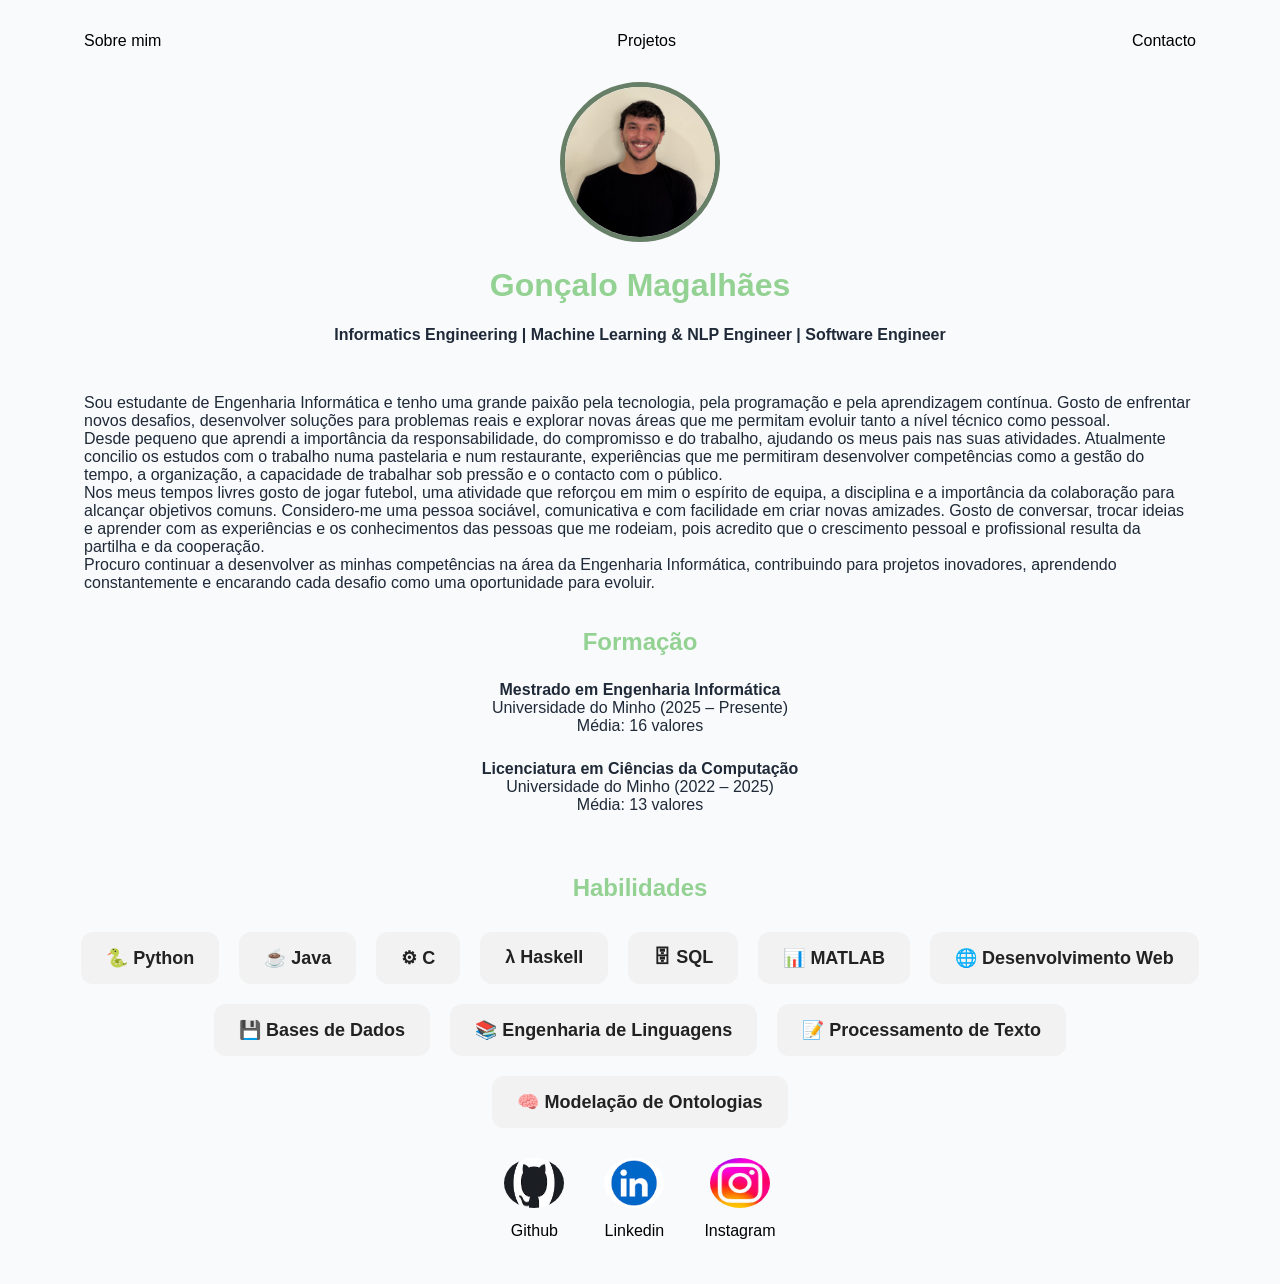
==== index.html @ 4addf8af "Add files via upload" ====
<!DOCTYPE html>
<html lang="en">
<head>
    <meta charset="UTF-8">
    <meta name="viewport" content="width=device-width, initial-scale=1.0">
    <title>Gonçalo Maglhães</title>
    <link rel="stylesheet" href="./css/index.css">
</head>
<body>
    <div class = "container">
        <nav> 
            <ul> 
                <li> 
                    <a
                        href= "index.html"> Sobre mim
                    </a>
                </li>
                <li> 
                    <a 
                        href = "project.html"> Projetos
                    </a>
                </li>
                <li> 
                    <a 
                        href = "contact.html"> Contacto
                    </a>
                </li>
            </ul>
        </nav>
        <header>
            <div class="center">
                <img src="./imagem/goncalo.png"></img>
                <h1> Gonçalo Magalhães</h1>
                <strong> Informatics Engineering | Machine Learning & NLP Engineer | Software Engineer </strong>
            </div>
        </header>
        <main>
            <section>
                <ul> 
                    <br>Sou estudante de Engenharia Informática e tenho uma grande paixão pela tecnologia, pela programação e pela aprendizagem contínua. Gosto de enfrentar novos desafios, desenvolver soluções para problemas reais e explorar novas áreas que me permitam evoluir tanto a nível técnico como pessoal.
                    <br>Desde pequeno que aprendi a importância da responsabilidade, do compromisso e do trabalho, ajudando os meus pais nas suas atividades. Atualmente concilio os estudos com o trabalho numa pastelaria e num restaurante, experiências que me permitiram desenvolver competências como a gestão do tempo, a organização, a capacidade de trabalhar sob pressão e o contacto com o público.
                    <br>Nos meus tempos livres gosto de jogar futebol, uma atividade que reforçou em mim o espírito de equipa, a disciplina e a importância da colaboração para alcançar objetivos comuns. Considero-me uma pessoa sociável, comunicativa e com facilidade em criar novas amizades. Gosto de conversar, trocar ideias e aprender com as experiências e os conhecimentos das pessoas que me rodeiam, pois acredito que o crescimento pessoal e profissional resulta da partilha e da cooperação.
                    <br>Procuro continuar a desenvolver as minhas competências na área da Engenharia Informática, contribuindo para projetos inovadores, aprendendo constantemente e encarando cada desafio como uma oportunidade para evoluir.
            </section>
            <section class="formacao">
                <h2>Formação</h2>

                <div class="curso">
                    <strong>Mestrado em Engenharia Informática</strong><br>
                    Universidade do Minho (2025 – Presente)<br>
                    Média: 16 valores
                </div>

                <div class="curso">
                    <strong>Licenciatura em Ciências da Computação</strong><br>
                    Universidade do Minho (2022 – 2025)<br>
                    Média: 13 valores
                </div>
            </section>
            <section class="habilidades">
                <h2>Habilidades</h2>

                <div class="skills">

                    <div class="skill">🐍 Python</div>
                    <div class="skill">☕ Java</div>
                    <div class="skill">⚙ C</div>
                    <div class="skill">λ Haskell</div>
                    <div class="skill">🗄 SQL</div>
                    <div class="skill">📊 MATLAB</div>
                    <div class="skill">🌐 Desenvolvimento Web</div>
                    <div class="skill">💾 Bases de Dados</div>
                    <div class="skill">📚 Engenharia de Linguagens</div>
                    <div class="skill">📝 Processamento de Texto</div>
                    <div class="skill">🧠 Modelação de Ontologias</div>

                </div>
            </section>
        </main>
        <footer>
            <a href ="https://github.com/Goncaloefm11" target="_blank" rel= "noopener noreferrer">
                <img src="./imagem/github.jpg" ></img>
                <p> Github</p>
            </a>
            <a href ="https://www.linkedin.com/in/gonçalo-magalhães-52947a297/" target="_blank" rel= "noopener noreferrer">
                <img src="./imagem/linkedin.png" ></img>
                <p> Linkedin</p>
            </a>
            <a href ="https://www.instagram.com/goncaloefm_11/" target="_blank" rel= "noopener noreferrer">
                <img src="./imagem/instagram.jpg" ></img>
                <p> Instagram</p>
            </a>
        </footer>
    </div>
</body >
</html>
---- css/index.css ----
body {
    background: #f8fafc;
    color: #1f2937;
    font-family: Arial, Helvetica, sans-serif;
}

ul {
    display: flex;
    justify-content: space-between;
    list-style-type: none;
    align-items: center;
    padding: 16px;
}

section {
    margin-bottom: 10px;
}

a {
    color: rgb(0, 0, 0);
    text-decoration: none;
}

header img {
    width: 150px;
    height: 150px;
    border-radius: 50%;
    border: 5px solid rgb(103, 126, 103);

}

.center {
    text-align: center;

}

h1{
    color:rgb(147, 210, 147)
}

footer img {
    width: 60px;
    height: 50px;
    border-radius: 50%;
}

footer {
    display: flex;
    justify-content: center;
    
}

footer a {
    margin : 20px;
    text-align: center;
}

footer p {
    margin-top: 10px;

}

.container {
    padding: 0px 60px;
}

nav a:hover {
    color:rgb(147, 210, 147)
}

.formacao h2 {
    color: rgb(147, 210, 147);
}

.formacao{
    text-align: center;
}

.curso{
    margin: 25px 0;
}

.habilidades{
    color: rgb(147, 210, 147);
    text-align:center;
    margin-top:60px;
}

.skills{
    display:flex;
    flex-wrap:wrap;
    justify-content:center;
    gap:20px;
    margin-top:30px;
}

.skill{
    background:#f2f2f2;
    color:#222;
    padding:15px 25px;
    border-radius:12px;
    font-size:18px;
    font-weight:600;
    transition:.3s;
}

.skill:hover{
    transform:translateY(-5px);
    box-shadow:0 8px 20px rgba(0,0,0,.15);
}

.center h2 {
    text-align: center;
    color: rgb(147, 210, 147);
}
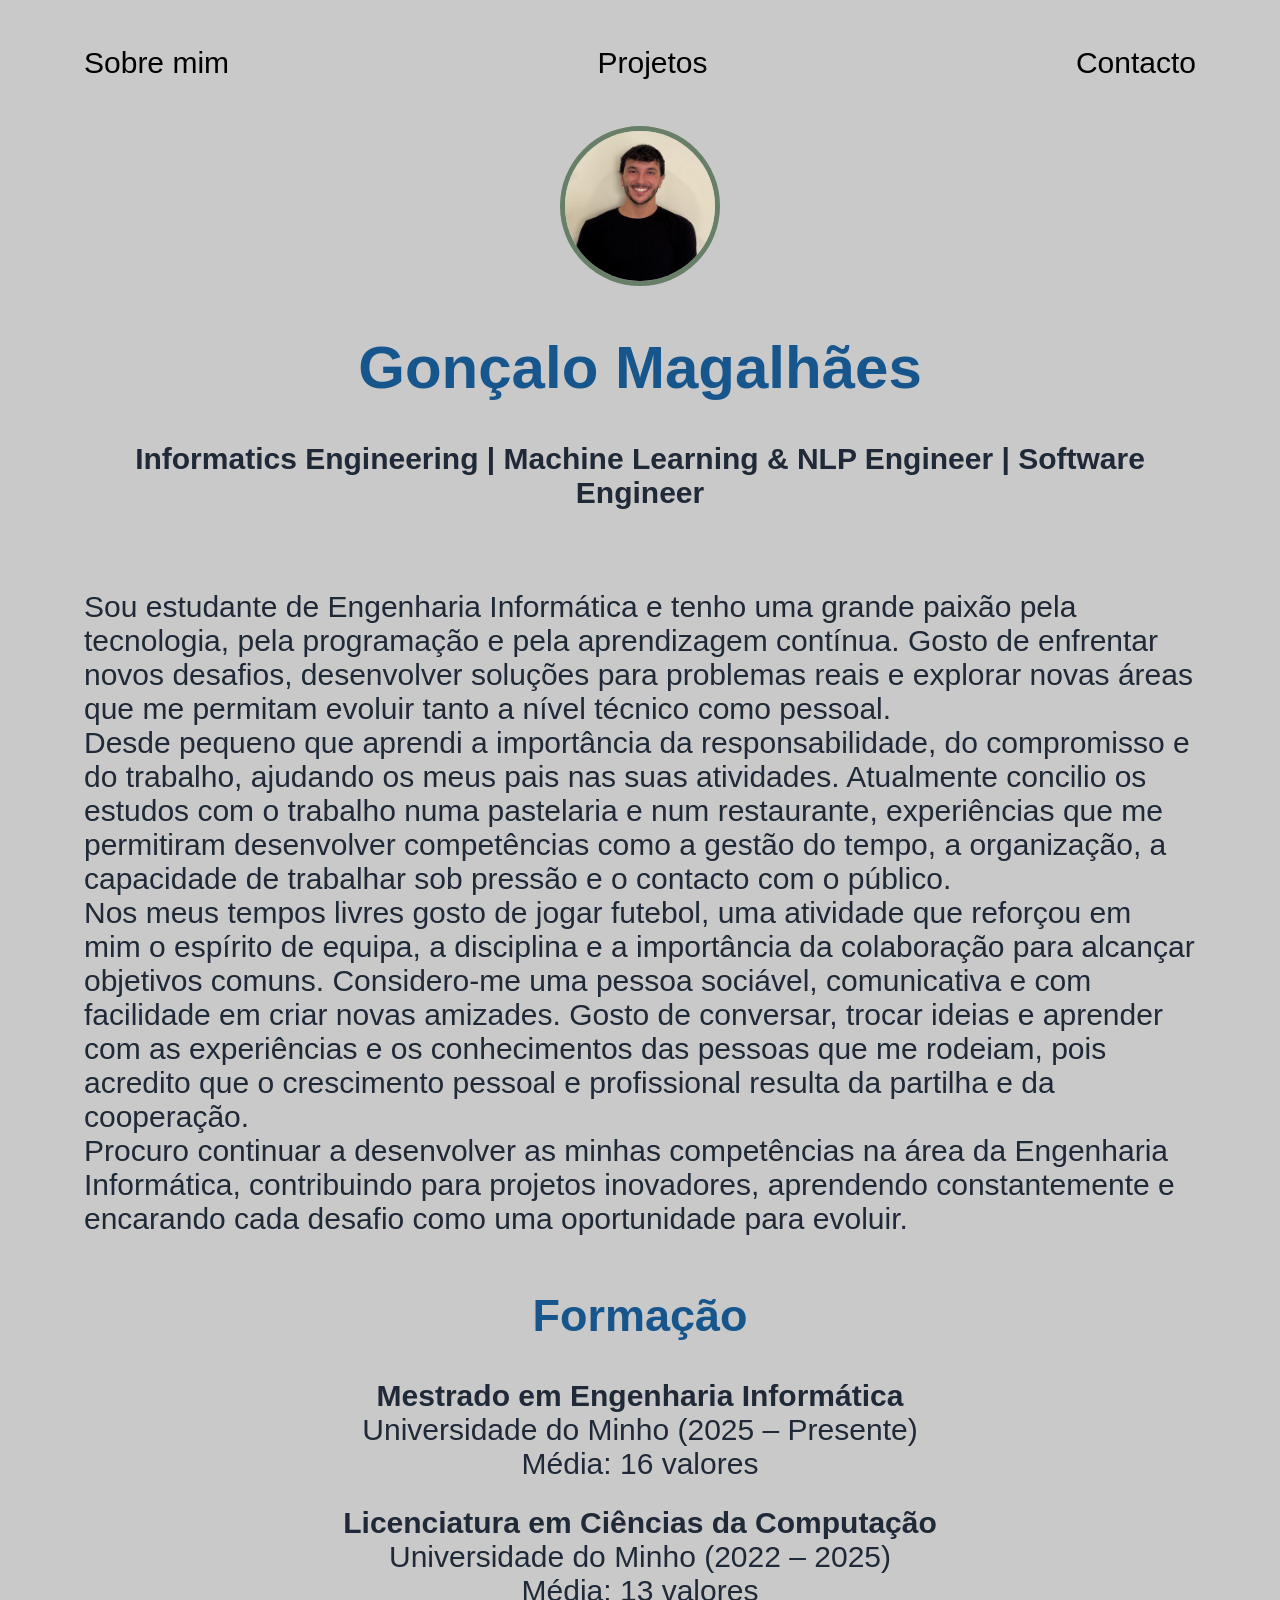
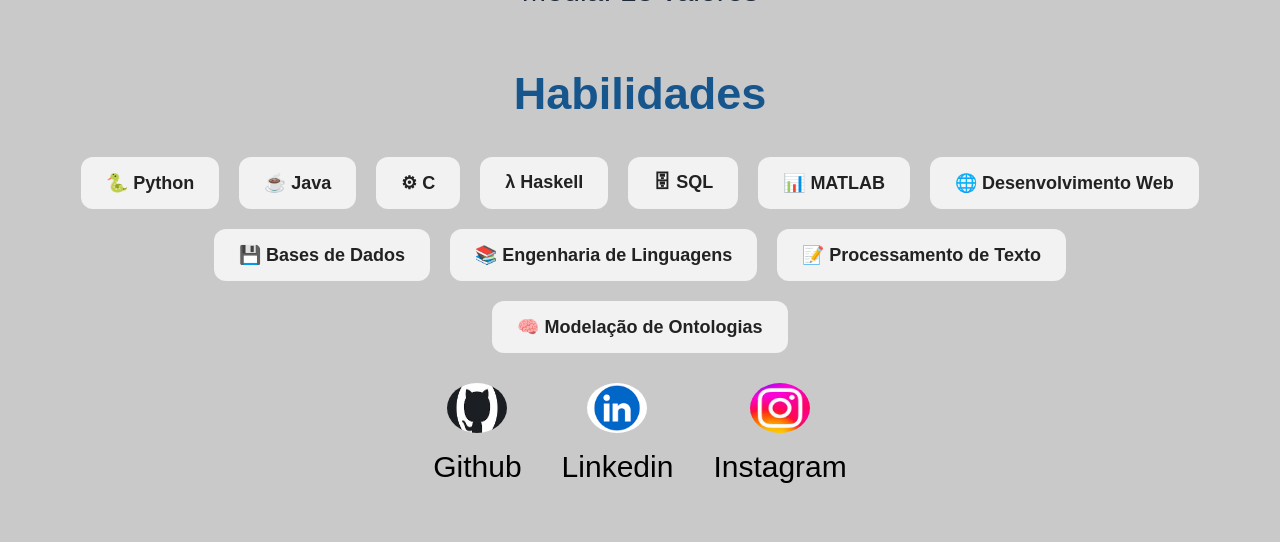
==== commit 0a604404: "erro" ====
--- a/index.html
+++ b/index.html
@@ -4,6 +4,9 @@
     <meta charset="UTF-8">
     <meta name="viewport" content="width=device-width, initial-scale=1.0">
     <title>Gonçalo Maglhães</title>
+    <link
+    href="https://fonts.googleapis.com/css2?family=Montserrat:ital,wght@0,100..900;1,100..900&family=Orbitron&display=swap"
+    rel="stylesheet">
     <link rel="stylesheet" href="./css/index.css">
 </head>
 <body>
--- a/css/index.css
+++ b/css/index.css
@@ -1,5 +1,5 @@
 body {
-    background: #f8fafc;
+    background: #c9c9c9;
     color: #1f2937;
     font-family: Arial, Helvetica, sans-serif;
 }
@@ -35,7 +35,7 @@
 }
 
 h1{
-    color:rgb(147, 210, 147)
+    color:rgb(23, 86, 141)
 }
 
 footer img {
@@ -62,14 +62,15 @@
 
 .container {
     padding: 0px 60px;
+    font-size: 30px;
 }
 
 nav a:hover {
-    color:rgb(147, 210, 147)
+    color:rgb(23, 86, 141)
 }
 
 .formacao h2 {
-    color: rgb(147, 210, 147);
+    color:rgb(23, 86, 141)
 }
 
 .formacao{
@@ -81,7 +82,7 @@
 }
 
 .habilidades{
-    color: rgb(147, 210, 147);
+    color:rgb(23, 86, 141);
     text-align:center;
     margin-top:60px;
 }
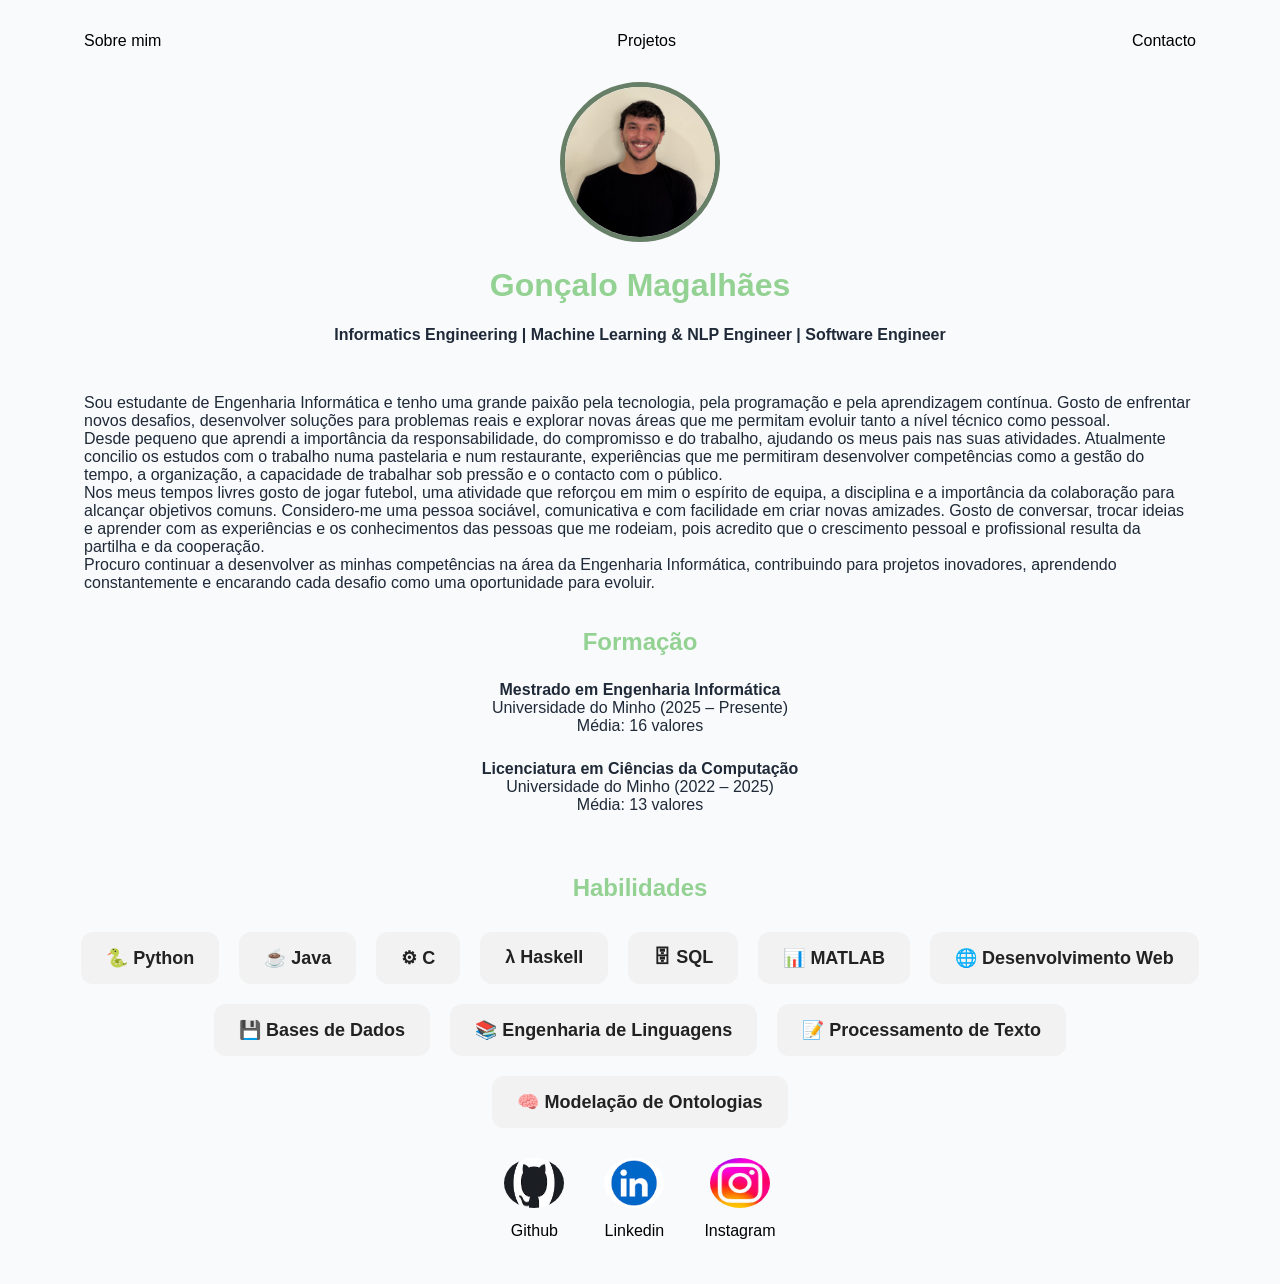
==== commit bf627264: "Novo" ====
--- a/index.html
+++ b/index.html
@@ -4,9 +4,6 @@
     <meta charset="UTF-8">
     <meta name="viewport" content="width=device-width, initial-scale=1.0">
     <title>Gonçalo Maglhães</title>
-    <link
-    href="https://fonts.googleapis.com/css2?family=Montserrat:ital,wght@0,100..900;1,100..900&family=Orbitron&display=swap"
-    rel="stylesheet">
     <link rel="stylesheet" href="./css/index.css">
 </head>
 <body>
--- a/css/index.css
+++ b/css/index.css
@@ -1,5 +1,5 @@
 body {
-    background: #c9c9c9;
+    background: #f8fafc;
     color: #1f2937;
     font-family: Arial, Helvetica, sans-serif;
 }
@@ -35,7 +35,7 @@
 }
 
 h1{
-    color:rgb(23, 86, 141)
+    color:rgb(147, 210, 147)
 }
 
 footer img {
@@ -62,15 +62,14 @@
 
 .container {
     padding: 0px 60px;
-    font-size: 30px;
 }
 
 nav a:hover {
-    color:rgb(23, 86, 141)
+    color:rgb(147, 210, 147)
 }
 
 .formacao h2 {
-    color:rgb(23, 86, 141)
+    color: rgb(147, 210, 147);
 }
 
 .formacao{
@@ -82,7 +81,7 @@
 }
 
 .habilidades{
-    color:rgb(23, 86, 141);
+    color: rgb(147, 210, 147);
     text-align:center;
     margin-top:60px;
 }
